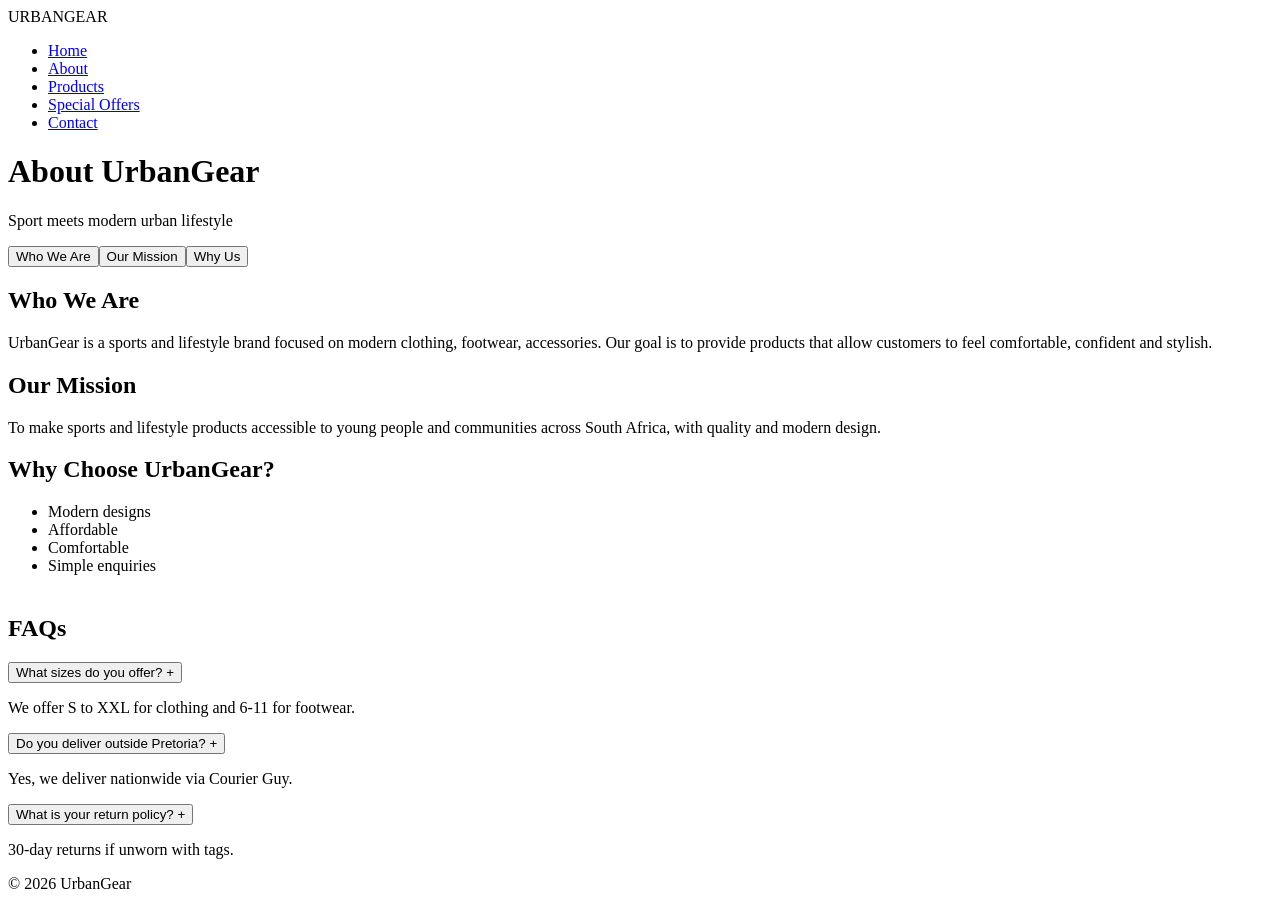
==== About.html @ 649a123f "Add files via upload" ====
<!DOCTYPE html><html lang="en"><head><meta charset="UTF-8"><meta name="viewport" content="width=device-width, initial-scale=1.0"><title>About UrbanGear | Our Mission & Story</title><meta name="description" content="Learn about UrbanGear's mission to make affordable sports lifestyle products accessible to young people in South Africa."><link rel="stylesheet" href="cs_assets/style.css"></head><body>
<nav class="navbar"><div class="logo">URBANGEAR</div><ul class="nav-links"><li><a href="index.html">Home</a></li><li><a href="About.html" class="active">About</a></li><li><a href="products.html">Products</a></li><li><a href="enquiries.html">Special Offers</a></li><li><a href="contact.html">Contact</a></li></ul></nav>
<div class="page-heading"><h1>About UrbanGear</h1><p>Sport meets modern urban lifestyle</p></div>
<section class="section about-content fade-in">
<div class="tabs"><button class="tab-btn active" data-tab="who">Who We Are</button><button class="tab-btn" data-tab="mission">Our Mission</button><button class="tab-btn" data-tab="why">Why Us</button></div>
<div id="who" class="tab-content active"><h2>Who We Are</h2><p>UrbanGear is a sports and lifestyle brand focused on modern clothing, footwear, accessories. Our goal is to provide products that allow customers to feel comfortable, confident and stylish.</p></div>
<div id="mission" class="tab-content"><h2>Our Mission</h2><p>To make sports and lifestyle products accessible to young people and communities across South Africa, with quality and modern design.</p></div>
<div id="why" class="tab-content"><h2>Why Choose UrbanGear?</h2><ul class="about-list"><li>Modern designs</li><li>Affordable</li><li>Comfortable</li><li>Simple enquiries</li></ul></div>

<h2 style="margin-top:40px;">FAQs</h2>
<div class="accordion"><div class="accordion-item"><button class="accordion-header">What sizes do you offer? <span>+</span></button><div class="accordion-body"><p>We offer S to XXL for clothing and 6-11 for footwear.</p></div></div><div class="accordion-item"><button class="accordion-header">Do you deliver outside Pretoria? <span>+</span></button><div class="accordion-body"><p>Yes, we deliver nationwide via Courier Guy.</p></div></div><div class="accordion-item"><button class="accordion-header">What is your return policy? <span>+</span></button><div class="accordion-body"><p>30-day returns if unworn with tags.</p></div></div></div>
</section><footer><p>&copy; 2026 UrbanGear</p></footer><script src="js_assets/script.js" defer></script></body></html>
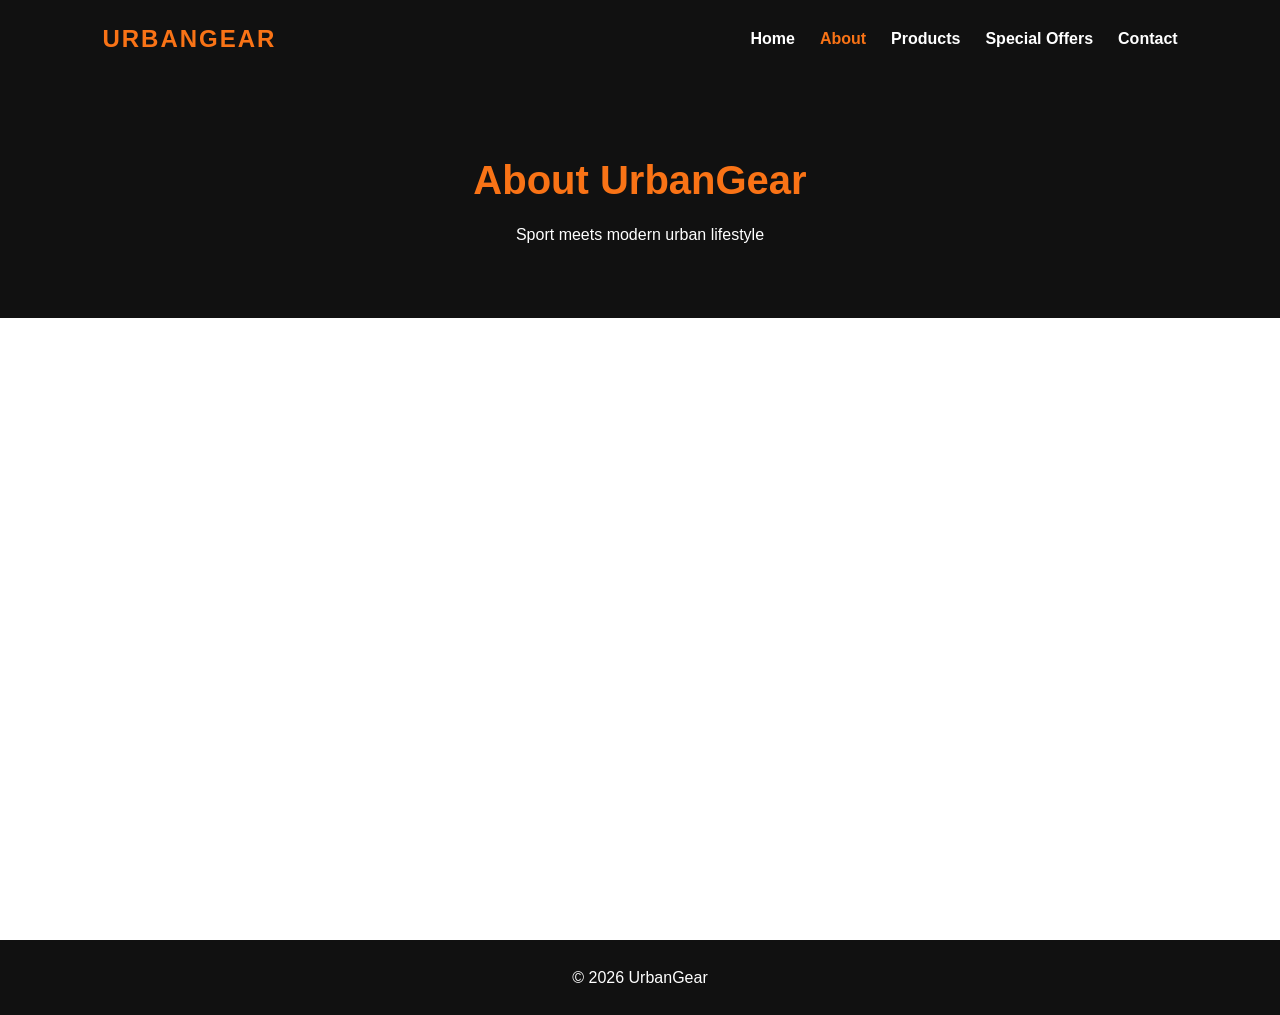
==== commit 60580567: "Update About.html" ====
--- a/About.html
+++ b/About.html
@@ -1,4 +1,4 @@
-<!DOCTYPE html><html lang="en"><head><meta charset="UTF-8"><meta name="viewport" content="width=device-width, initial-scale=1.0"><title>About UrbanGear | Our Mission & Story</title><meta name="description" content="Learn about UrbanGear's mission to make affordable sports lifestyle products accessible to young people in South Africa."><link rel="stylesheet" href="cs_assets/style.css"></head><body>
+<!DOCTYPE html><html lang="en"><head><meta charset="UTF-8"><meta name="viewport" content="width=device-width, initial-scale=1.0"><title>About UrbanGear | Our Mission & Story</title><meta name="description" content="Learn about UrbanGear's mission to make affordable sports lifestyle products accessible to young people in South Africa."><link rel="stylesheet" href="style.css"></head><body>
 <nav class="navbar"><div class="logo">URBANGEAR</div><ul class="nav-links"><li><a href="index.html">Home</a></li><li><a href="About.html" class="active">About</a></li><li><a href="products.html">Products</a></li><li><a href="enquiries.html">Special Offers</a></li><li><a href="contact.html">Contact</a></li></ul></nav>
 <div class="page-heading"><h1>About UrbanGear</h1><p>Sport meets modern urban lifestyle</p></div>
 <section class="section about-content fade-in">
@@ -9,4 +9,4 @@
 
 <h2 style="margin-top:40px;">FAQs</h2>
 <div class="accordion"><div class="accordion-item"><button class="accordion-header">What sizes do you offer? <span>+</span></button><div class="accordion-body"><p>We offer S to XXL for clothing and 6-11 for footwear.</p></div></div><div class="accordion-item"><button class="accordion-header">Do you deliver outside Pretoria? <span>+</span></button><div class="accordion-body"><p>Yes, we deliver nationwide via Courier Guy.</p></div></div><div class="accordion-item"><button class="accordion-header">What is your return policy? <span>+</span></button><div class="accordion-body"><p>30-day returns if unworn with tags.</p></div></div></div>
-</section><footer><p>&copy; 2026 UrbanGear</p></footer><script src="js_assets/script.js" defer></script></body></html>+</section><footer><p>&copy; 2026 UrbanGear</p></footer><script src="js_assets/script.js" defer></script></body></html>
--- a/style.css
+++ b/style.css
@@ -0,0 +1,38 @@
+/* UrbanGear - Part 3 Enhanced CSS */
+*{margin:0;padding:0;box-sizing:border-box;}
+body{font-family:Arial,sans-serif;background:#FFFFFF;color:#111111;line-height:1.6;scroll-behavior:smooth;}
+.navbar{background:#111111;color:#FFF;display:flex;justify-content:space-between;align-items:center;padding:20px 8%;position:sticky;top:0;z-index:1000;transition:0.3s;}
+.logo{color:#F97316;font-size:24px;font-weight:bold;letter-spacing:2px;}
+.nav-links{list-style:none;display:flex;gap:25px;}
+.nav-links a{color:#FFF;text-decoration:none;font-weight:bold;transition:0.3s;}
+.nav-links a:hover,.nav-links a.active{color:#F97316;}
+.hero{min-height:500px;background:#111111;display:flex;justify-content:center;align-items:center;text-align:center;padding:40px;animation:fadeIn 1s ease-in;}
+.hero h1{color:#FFF;font-size:50px;margin-bottom:20px;}
+.hero p{color:#FFF;font-size:18px;margin-bottom:30px;}
+.button{display:inline-block;background:#F97316;color:#FFF;padding:12px 25px;text-decoration:none;border:none;border-radius:5px;font-weight:bold;cursor:pointer;transition:0.3s transform, background;}
+.button:hover{background:#111111;transform:translateY(-3px);}
+.section{padding:60px 8%;}.section h2{text-align:center;font-size:32px;margin-bottom:20px;}
+.intro{text-align:center;max-width:700px;margin:0 auto 40px;}
+.features{display:grid;grid-template-columns:repeat(3,1fr);gap:25px;}
+.feature-card{border:2px solid #111111;padding:30px;text-align:center;border-radius:8px;transition:0.3s;}.feature-card:hover{transform:translateY(-5px);box-shadow:0 10px 20px rgba(0,0,0,0.1);}
+.feature-card h3{color:#F97316;margin-bottom:15px;}
+.offer{background:#F97316;color:#FFF;text-align:center;padding:60px 20px;}
+.page-heading{background:#111111;color:#FFF;text-align:center;padding:70px 20px;}
+.page-heading h1{font-size:40px;color:#F97316;margin-bottom:10px;}
+.search-sort{display:flex;gap:15px;justify-content:center;margin-bottom:30px;flex-wrap:wrap;}
+.search-sort input,.search-sort select{padding:12px;border:1px solid #111111;border-radius:5px;min-width:250px;}
+.categories{text-align:center;margin-bottom:40px;}.categories button{background:#111111;color:#FFF;border:none;padding:12px 20px;margin:5px;border-radius:5px;cursor:pointer;transition:0.3s;}.categories button:hover,.categories button.active-cat{background:#F97316;}
+.products-grid{display:grid;grid-template-columns:repeat(3,1fr);gap:30px;}
+.product-card{border:1px solid #111111;border-radius:8px;overflow:hidden;background:#FFF;transition:0.3s;cursor:pointer;}.product-card:hover{transform:scale(1.02);box-shadow:0 8px 20px rgba(0,0,0,0.15);}
+.product-image{height:220px;background:#111111;color:#F97316;display:flex;justify-content:center;align-items:center;font-weight:bold;font-size:20px;overflow:hidden;}.product-image img{width:100%;height:100%;object-fit:cover;}
+.product-info{padding:20px;}.product-info h4{color:#F97316;font-size:22px;margin:15px 0;}
+/* Modal */ .modal{display:none;position:fixed;z-index:2000;left:0;top:0;width:100%;height:100%;background:rgba(0,0,0,0.7);}.modal-content{background:#FFF;margin:10% auto;padding:30px;border-radius:8px;max-width:600px;position:relative;animation:slideIn 0.3s;}.close-modal,.close-lightbox{position:absolute;right:15px;top:10px;font-size:28px;cursor:pointer;}
+/* Lightbox */ .lightbox{display:none;position:fixed;z-index:3000;left:0;top:0;width:100%;height:100%;background:rgba(0,0,0,0.9);text-align:center;padding-top:60px;}.lightbox img{max-width:90%;max-height:80%;border-radius:8px;}
+/* Accordion */ .accordion-item{border:1px solid #111111;margin-bottom:10px;border-radius:5px;}.accordion-header{width:100%;padding:15px;background:#FFF;border:none;text-align:left;font-weight:bold;cursor:pointer;display:flex;justify-content:space-between;}.accordion-body{display:none;padding:15px;background:#f9f9f9;}.accordion-body.active{display:block;}
+/* Tabs */ .tabs{display:flex;gap:10px;margin-bottom:20px;}.tab-btn{padding:10px 20px;border:1px solid #111111;background:#FFF;cursor:pointer;border-radius:5px;}.tab-btn.active{background:#F97316;color:#FFF;border-color:#F97316;}.tab-content{display:none;}.tab-content.active{display:block;}
+.form-section{max-width:700px;margin:0 auto;padding:60px 20px;}form{display:flex;flex-direction:column;}form label{font-weight:bold;margin-bottom:5px;margin-top:15px;}form input,form select,form textarea{padding:12px;border:1px solid #111111;border-radius:5px;font-family:Arial;font-size:16px;}form textarea{resize:vertical;margin-bottom:20px;}form .button{align-self:flex-start;}.error{color:#F97316;font-size:13px;margin-top:3px;}#formMessage,#contactFormMessage{margin-top:20px;font-weight:bold;}
+.contact-container{display:grid;grid-template-columns:1fr 1fr;gap:30px;max-width:900px;margin:0 auto;}.contact-card{border:2px solid #111111;padding:30px;border-radius:8px;}
+footer{background:#111111;color:#FFF;text-align:center;padding:25px;margin-top:40px;}footer a{color:#F97316;}
+.fade-in{opacity:0;transform:translateY(20px);transition:0.6s;} .fade-in.visible{opacity:1;transform:translateY(0);}
+@keyframes fadeIn{from{opacity:0}to{opacity:1}}@keyframes slideIn{from{transform:translateY(-50px)}to{transform:translateY(0)}}
+@media(max-width:768px){.navbar{flex-direction:column;gap:20px;}.nav-links{flex-direction:column;text-align:center;gap:10px;}.hero h1{font-size:35px;}.features,.products-grid,.contact-container{grid-template-columns:1fr;}.search-sort{flex-direction:column;}}
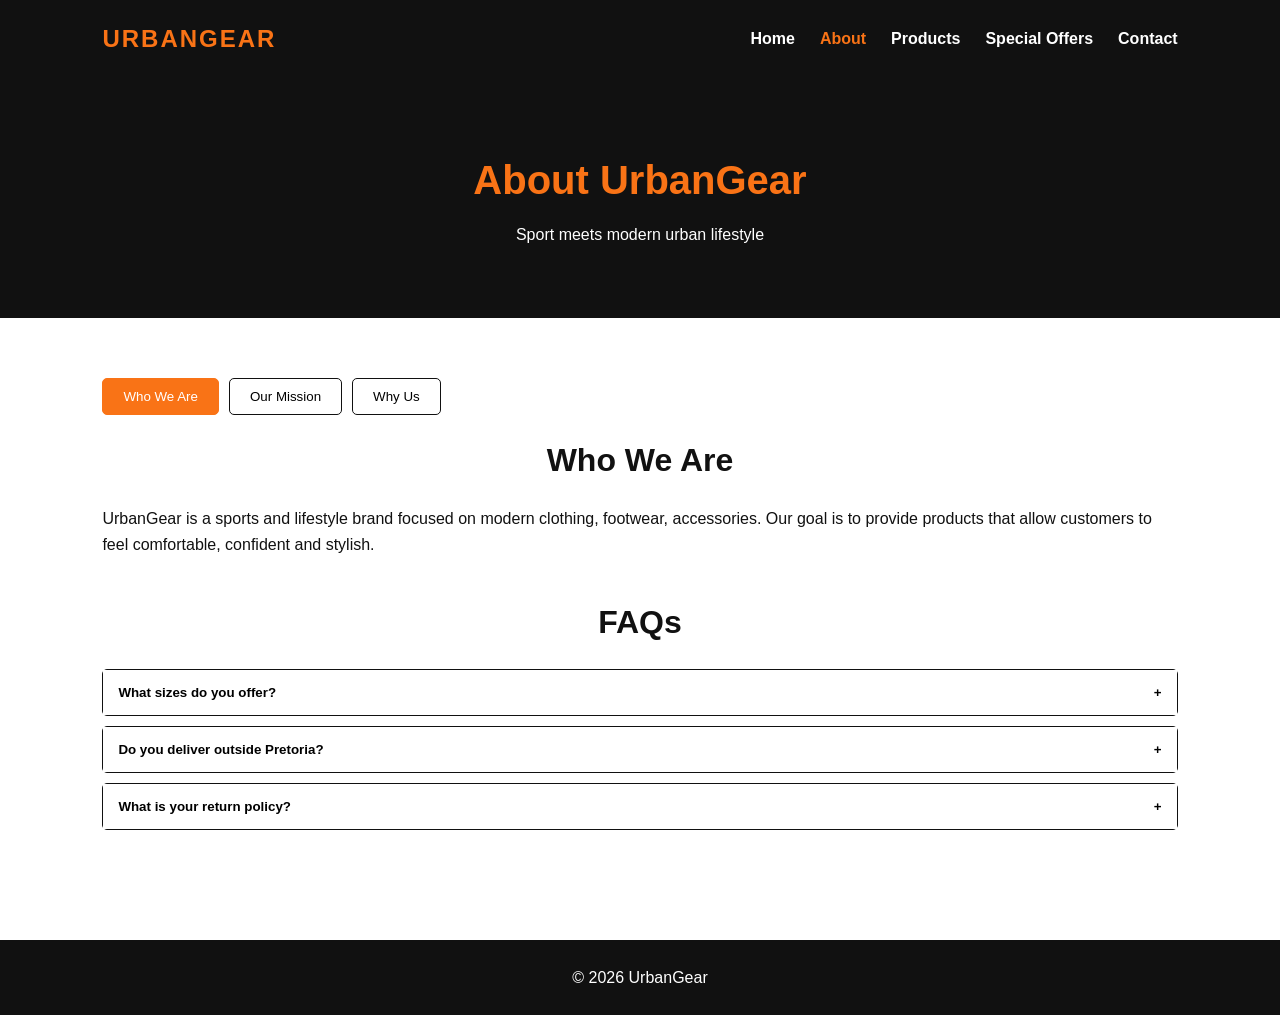
==== commit 22ecaf82: "Update About.html" ====
--- a/About.html
+++ b/About.html
@@ -9,4 +9,4 @@
 
 <h2 style="margin-top:40px;">FAQs</h2>
 <div class="accordion"><div class="accordion-item"><button class="accordion-header">What sizes do you offer? <span>+</span></button><div class="accordion-body"><p>We offer S to XXL for clothing and 6-11 for footwear.</p></div></div><div class="accordion-item"><button class="accordion-header">Do you deliver outside Pretoria? <span>+</span></button><div class="accordion-body"><p>Yes, we deliver nationwide via Courier Guy.</p></div></div><div class="accordion-item"><button class="accordion-header">What is your return policy? <span>+</span></button><div class="accordion-body"><p>30-day returns if unworn with tags.</p></div></div></div>
-</section><footer><p>&copy; 2026 UrbanGear</p></footer><script src="js_assets/script.js" defer></script></body></html>
+</section><footer><p>&copy; 2026 UrbanGear</p></footer><script src="script.js" defer></script></body></html>
